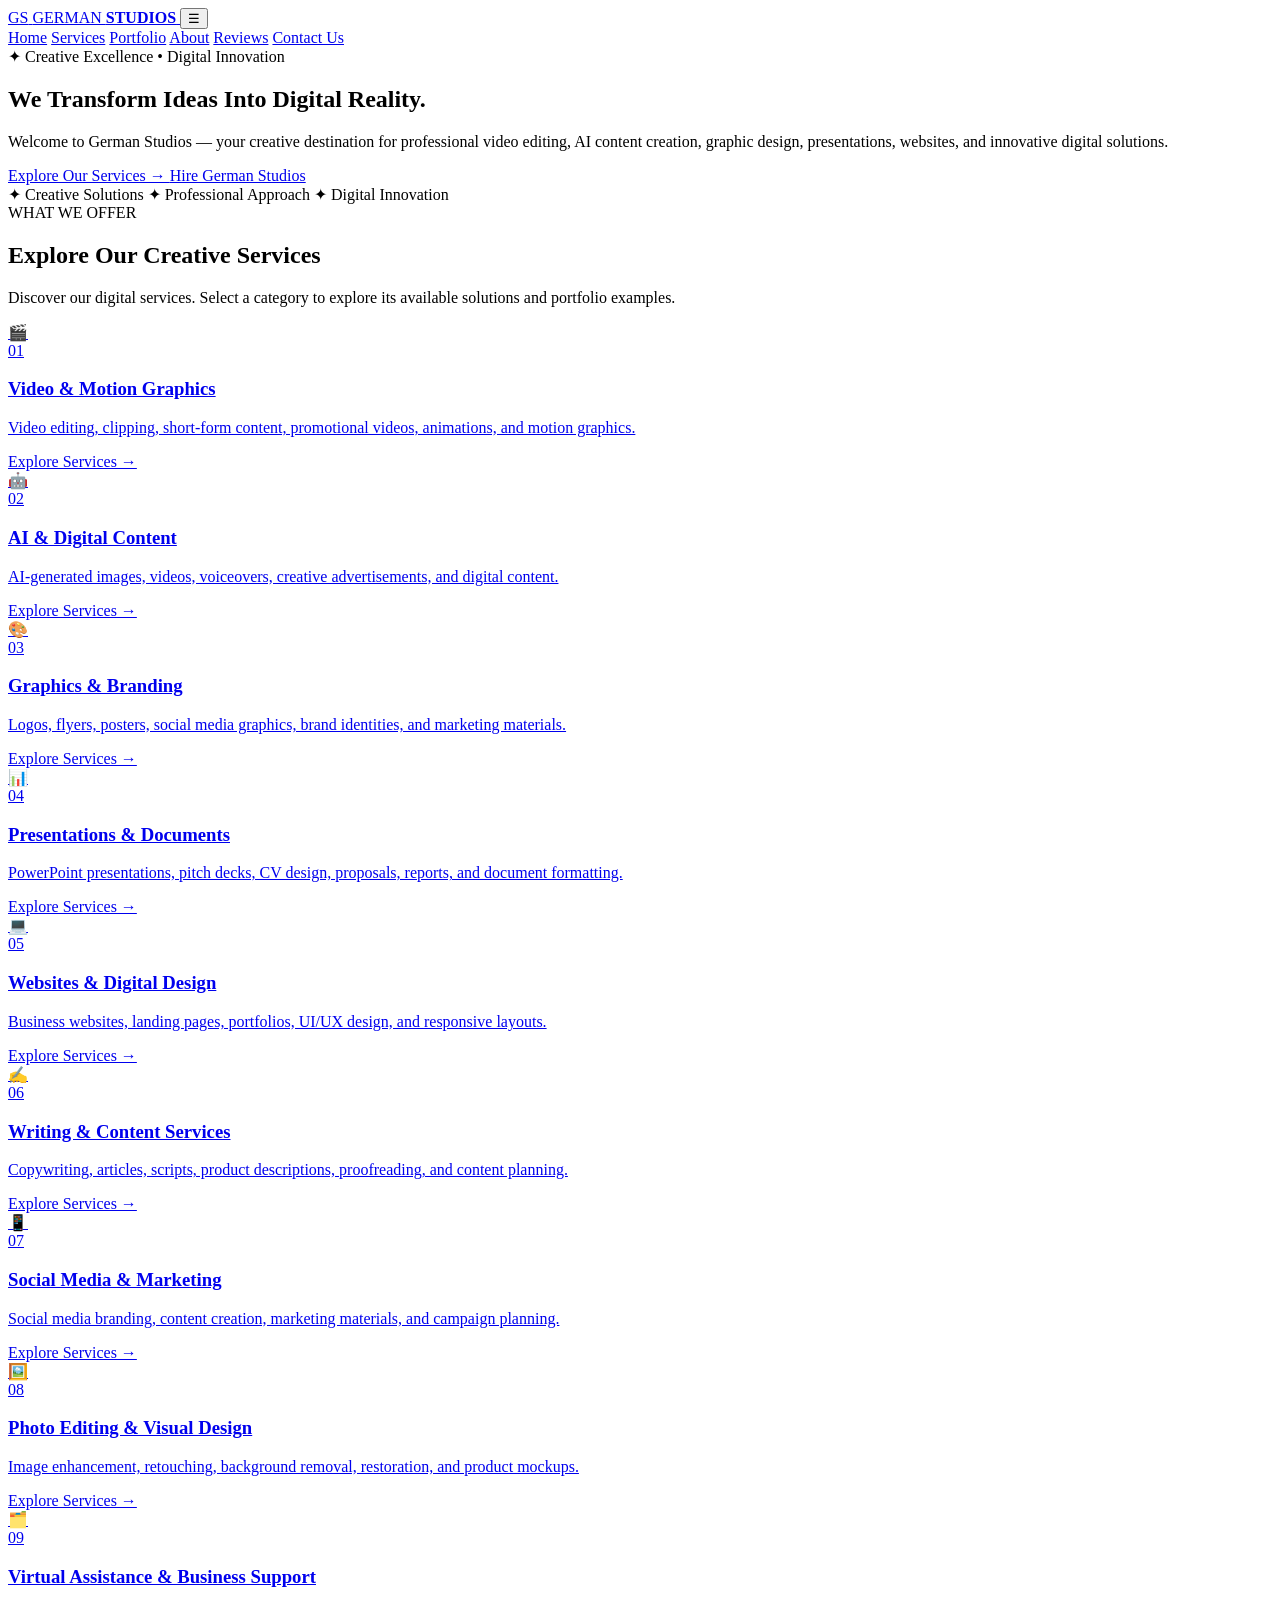
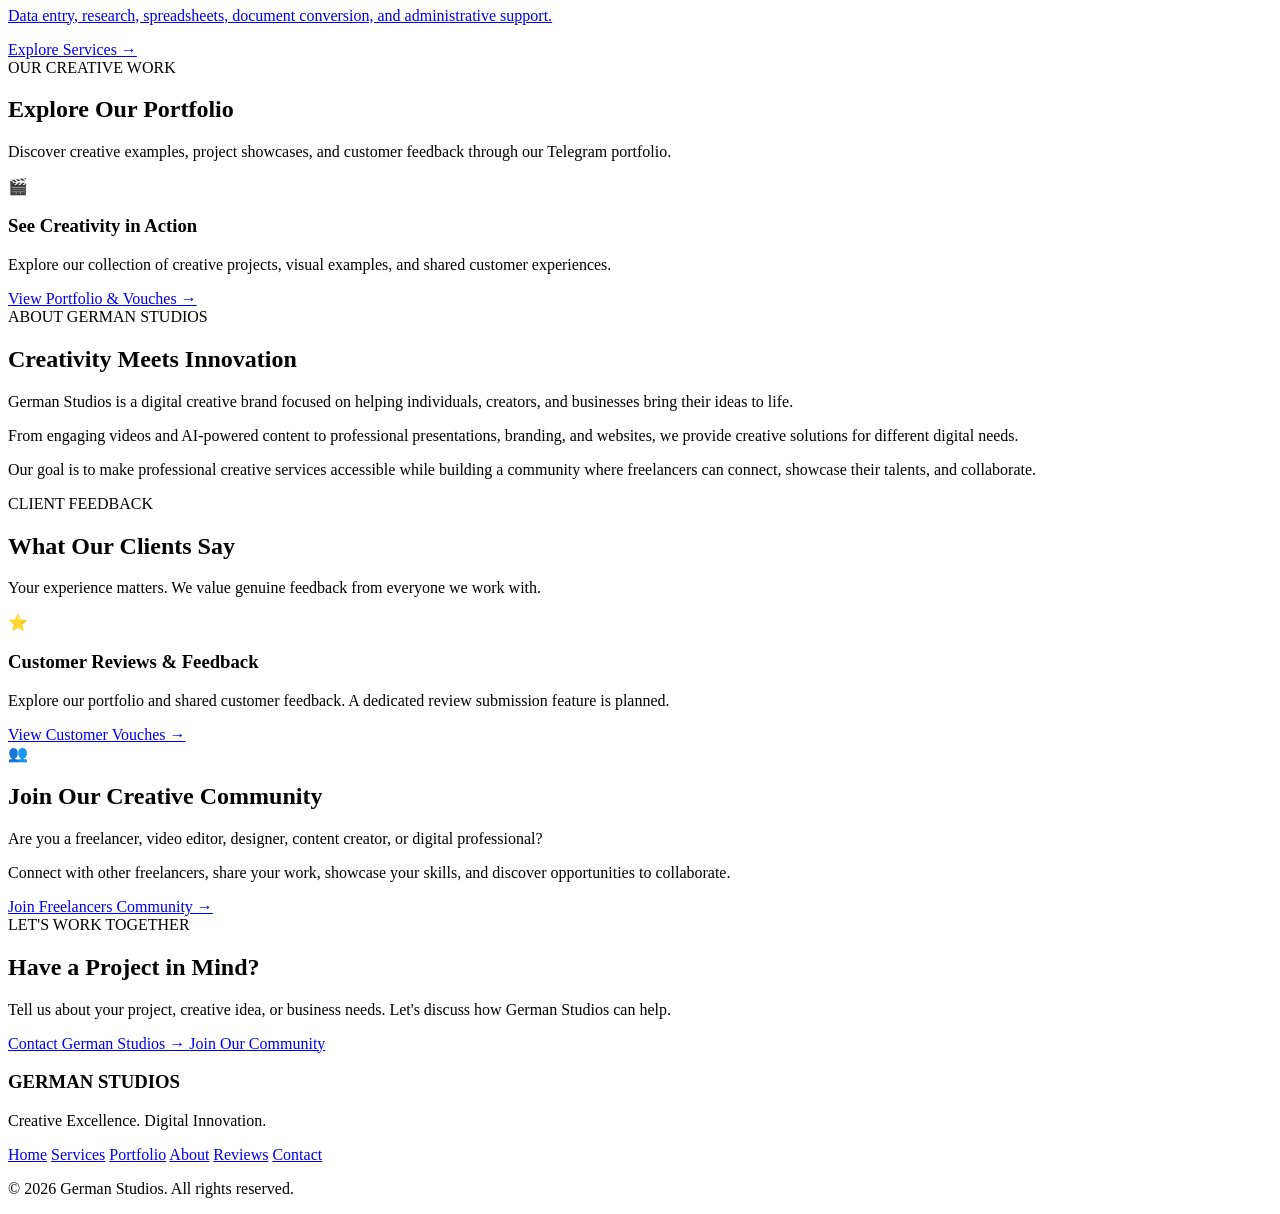
==== index.html @ 0568be97 "Create German Studios Homepage" ====
<!DOCTYPE html>
<html lang="en">
<head>
  <meta charset="UTF-8">
  <meta name="viewport" content="width=device-width, initial-scale=1.0">
  <meta name="description" content="German Studios offers professional video editing, AI content creation, graphic design, presentations, websites, and digital creative services.">
  <meta name="theme-color" content="#080d19">

  <title>German Studios | Creative Digital Agency</title>

  <link rel="stylesheet" href="css/style.css">
  <link rel="stylesheet" href="css/responsive.css">
  <link rel="stylesheet" href="css/animations.css">
</head>

<body>

  <!-- HEADER -->
  <header class="site-header">
    <nav class="navbar container" aria-label="Main navigation">
      <a href="index.html" class="logo">
        <span class="logo-icon">GS</span>
        <span>GERMAN <strong>STUDIOS</strong></span>
      </a>

      <button
        class="menu-toggle"
        id="menuToggle"
        type="button"
        aria-label="Toggle navigation"
        aria-expanded="false"
        aria-controls="navLinks"
      >
        ☰
      </button>

      <div class="nav-links" id="navLinks">
        <a href="#home">Home</a>
        <a href="#services">Services</a>
        <a href="#portfolio">Portfolio</a>
        <a href="#about">About</a>
        <a href="#reviews">Reviews</a>
        <a href="#contact" class="nav-contact">Contact Us</a>
      </div>
    </nav>
  </header>

  <main>

    <!-- HERO SECTION -->
    <section class="hero" id="home">
      <div class="container hero-content">

        <div class="hero-badge">
          ✦ Creative Excellence • Digital Innovation
        </div>

        <h1>
          We Transform
          <span class="gradient-text">Ideas Into Digital Reality.</span>
        </h1>

        <p class="hero-description">
          Welcome to German Studios — your creative destination
          for professional video editing, AI content creation,
          graphic design, presentations, websites, and
          innovative digital solutions.
        </p>

        <div class="hero-buttons">
          <a href="#services" class="btn btn-primary">
            Explore Our Services →
          </a>

          <a
            href="https://t.me/GSpro1"
            target="_blank"
            rel="noopener noreferrer"
            class="btn btn-outline"
          >
            Hire German Studios
          </a>
        </div>

        <div class="hero-highlights">
          <span>✦ Creative Solutions</span>
          <span>✦ Professional Approach</span>
          <span>✦ Digital Innovation</span>
        </div>

      </div>
    </section>

    <!-- SERVICES SECTION -->
    <section class="section services-section" id="services">
      <div class="container">

        <div class="section-heading">
          <span class="section-label">WHAT WE OFFER</span>

          <h2>Explore Our <span class="gradient-text">Creative Services</span></h2>

          <p>
            Discover our digital services. Select a category
            to explore its available solutions and portfolio examples.
          </p>
        </div>

        <div class="services-grid">

          <a href="pages/video-motion.html" class="service-card">
            <div class="service-icon">🎬</div>
            <span class="service-number">01</span>
            <h3>Video & Motion Graphics</h3>
            <p>
              Video editing, clipping, short-form content,
              promotional videos, animations, and motion graphics.
            </p>
            <span class="card-link">Explore Services →</span>
          </a>

          <a href="pages/ai-content.html" class="service-card">
            <div class="service-icon">🤖</div>
            <span class="service-number">02</span>
            <h3>AI & Digital Content</h3>
            <p>
              AI-generated images, videos, voiceovers,
              creative advertisements, and digital content.
            </p>
            <span class="card-link">Explore Services →</span>
          </a>

          <a href="pages/graphics-branding.html" class="service-card">
            <div class="service-icon">🎨</div>
            <span class="service-number">03</span>
            <h3>Graphics & Branding</h3>
            <p>
              Logos, flyers, posters, social media graphics,
              brand identities, and marketing materials.
            </p>
            <span class="card-link">Explore Services →</span>
          </a>

          <a href="pages/presentations.html" class="service-card">
            <div class="service-icon">📊</div>
            <span class="service-number">04</span>
            <h3>Presentations & Documents</h3>
            <p>
              PowerPoint presentations, pitch decks,
              CV design, proposals, reports, and document formatting.
            </p>
            <span class="card-link">Explore Services →</span>
          </a>

          <a href="pages/websites.html" class="service-card">
            <div class="service-icon">💻</div>
            <span class="service-number">05</span>
            <h3>Websites & Digital Design</h3>
            <p>
              Business websites, landing pages,
              portfolios, UI/UX design, and responsive layouts.
            </p>
            <span class="card-link">Explore Services →</span>
          </a>

          <a href="pages/writing-content.html" class="service-card">
            <div class="service-icon">✍️</div>
            <span class="service-number">06</span>
            <h3>Writing & Content Services</h3>
            <p>
              Copywriting, articles, scripts,
              product descriptions, proofreading, and content planning.
            </p>
            <span class="card-link">Explore Services →</span>
          </a>

          <a href="pages/social-marketing.html" class="service-card">
            <div class="service-icon">📱</div>
            <span class="service-number">07</span>
            <h3>Social Media & Marketing</h3>
            <p>
              Social media branding, content creation,
              marketing materials, and campaign planning.
            </p>
            <span class="card-link">Explore Services →</span>
          </a>

          <a href="pages/photo-editing.html" class="service-card">
            <div class="service-icon">🖼️</div>
            <span class="service-number">08</span>
            <h3>Photo Editing & Visual Design</h3>
            <p>
              Image enhancement, retouching,
              background removal, restoration, and product mockups.
            </p>
            <span class="card-link">Explore Services →</span>
          </a>

          <a href="pages/virtual-assistance.html" class="service-card">
            <div class="service-icon">🗂️</div>
            <span class="service-number">09</span>
            <h3>Virtual Assistance & Business Support</h3>
            <p>
              Data entry, research, spreadsheets,
              document conversion, and administrative support.
            </p>
            <span class="card-link">Explore Services →</span>
          </a>

        </div>
      </div>
    </section>

    <!-- PORTFOLIO SECTION -->
    <section class="section portfolio-section" id="portfolio">
      <div class="container">

        <div class="section-heading">
          <span class="section-label">OUR CREATIVE WORK</span>

          <h2>Explore Our <span class="gradient-text">Portfolio</span></h2>

          <p>
            Discover creative examples, project showcases,
            and customer feedback through our Telegram portfolio.
          </p>
        </div>

        <div class="feature-panel">
          <div class="feature-icon">🎬</div>

          <h3>See Creativity in Action</h3>

          <p>
            Explore our collection of creative projects,
            visual examples, and shared customer experiences.
          </p>

          <a
            href="https://t.me/+MtRQqehqMm0xNGQ0"
            target="_blank"
            rel="noopener noreferrer"
            class="btn btn-primary"
          >
            View Portfolio & Vouches →
          </a>
        </div>

      </div>
    </section>

    <!-- ABOUT SECTION -->
    <section class="section about-section" id="about">
      <div class="container">

        <div class="section-heading">
          <span class="section-label">ABOUT GERMAN STUDIOS</span>

          <h2>Creativity Meets <span class="gradient-text">Innovation</span></h2>
        </div>

        <div class="about-content">
          <p>
            German Studios is a digital creative brand focused on
            helping individuals, creators, and businesses bring
            their ideas to life.
          </p>

          <p>
            From engaging videos and AI-powered content to
            professional presentations, branding, and websites,
            we provide creative solutions for different digital needs.
          </p>

          <p>
            Our goal is to make professional creative services
            accessible while building a community where
            freelancers can connect, showcase their talents,
            and collaborate.
          </p>
        </div>

      </div>
    </section>

    <!-- REVIEWS SECTION -->
    <section class="section reviews-section" id="reviews">
      <div class="container">

        <div class="section-heading">
          <span class="section-label">CLIENT FEEDBACK</span>

          <h2>What Our <span class="gradient-text">Clients Say</span></h2>

          <p>
            Your experience matters. We value genuine
            feedback from everyone we work with.
          </p>
        </div>

        <div class="feature-panel">
          <div class="feature-icon">⭐</div>

          <h3>Customer Reviews & Feedback</h3>

          <p>
            Explore our portfolio and shared customer feedback.
            A dedicated review submission feature is planned.
          </p>

          <a
            href="https://t.me/+MtRQqehqMm0xNGQ0"
            target="_blank"
            rel="noopener noreferrer"
            class="btn btn-outline"
          >
            View Customer Vouches →
          </a>
        </div>

      </div>
    </section>

    <!-- COMMUNITY SECTION -->
    <section class="section community-section" id="community">
      <div class="container">

        <div class="feature-panel community-panel">
          <div class="feature-icon">👥</div>

          <h2>Join Our Creative Community</h2>

          <p>
            Are you a freelancer, video editor, designer,
            content creator, or digital professional?
          </p>

          <p>
            Connect with other freelancers, share your work,
            showcase your skills, and discover opportunities
            to collaborate.
          </p>

          <a
            href="https://t.me/GermanStudios77"
            target="_blank"
            rel="noopener noreferrer"
            class="btn btn-primary"
          >
            Join Freelancers Community →
          </a>
        </div>

      </div>
    </section>

    <!-- CONTACT SECTION -->
    <section class="section contact-section" id="contact">
      <div class="container">

        <div class="section-heading">
          <span class="section-label">LET'S WORK TOGETHER</span>

          <h2>Have a <span class="gradient-text">Project in Mind?</span></h2>

          <p>
            Tell us about your project, creative idea,
            or business needs. Let's discuss how German Studios
            can help.
          </p>
        </div>

        <div class="contact-buttons">
          <a
            href="https://t.me/GSpro1"
            target="_blank"
            rel="noopener noreferrer"
            class="btn btn-primary"
          >
            Contact German Studios →
          </a>

          <a
            href="https://t.me/GermanStudios77"
            target="_blank"
            rel="noopener noreferrer"
            class="btn btn-outline"
          >
            Join Our Community
          </a>
        </div>

      </div>
    </section>

  </main>

  <!-- FOOTER -->
  <footer class="site-footer">
    <div class="container footer-content">

      <div class="footer-brand">
        <h3>GERMAN <span class="gradient-text">STUDIOS</span></h3>
        <p>Creative Excellence. Digital Innovation.</p>
      </div>

      <div class="footer-links">
        <a href="#home">Home</a>
        <a href="#services">Services</a>
        <a href="#portfolio">Portfolio</a>
        <a href="#about">About</a>
        <a href="#reviews">Reviews</a>
        <a href="#contact">Contact</a>
      </div>

      <div class="footer-bottom">
        <p>&copy; <span id="currentYear">2026</span> German Studios. All rights reserved.</p>
      </div>

    </div>
  </footer>

  <script src="js/main.js"></script>

</body>
</html>
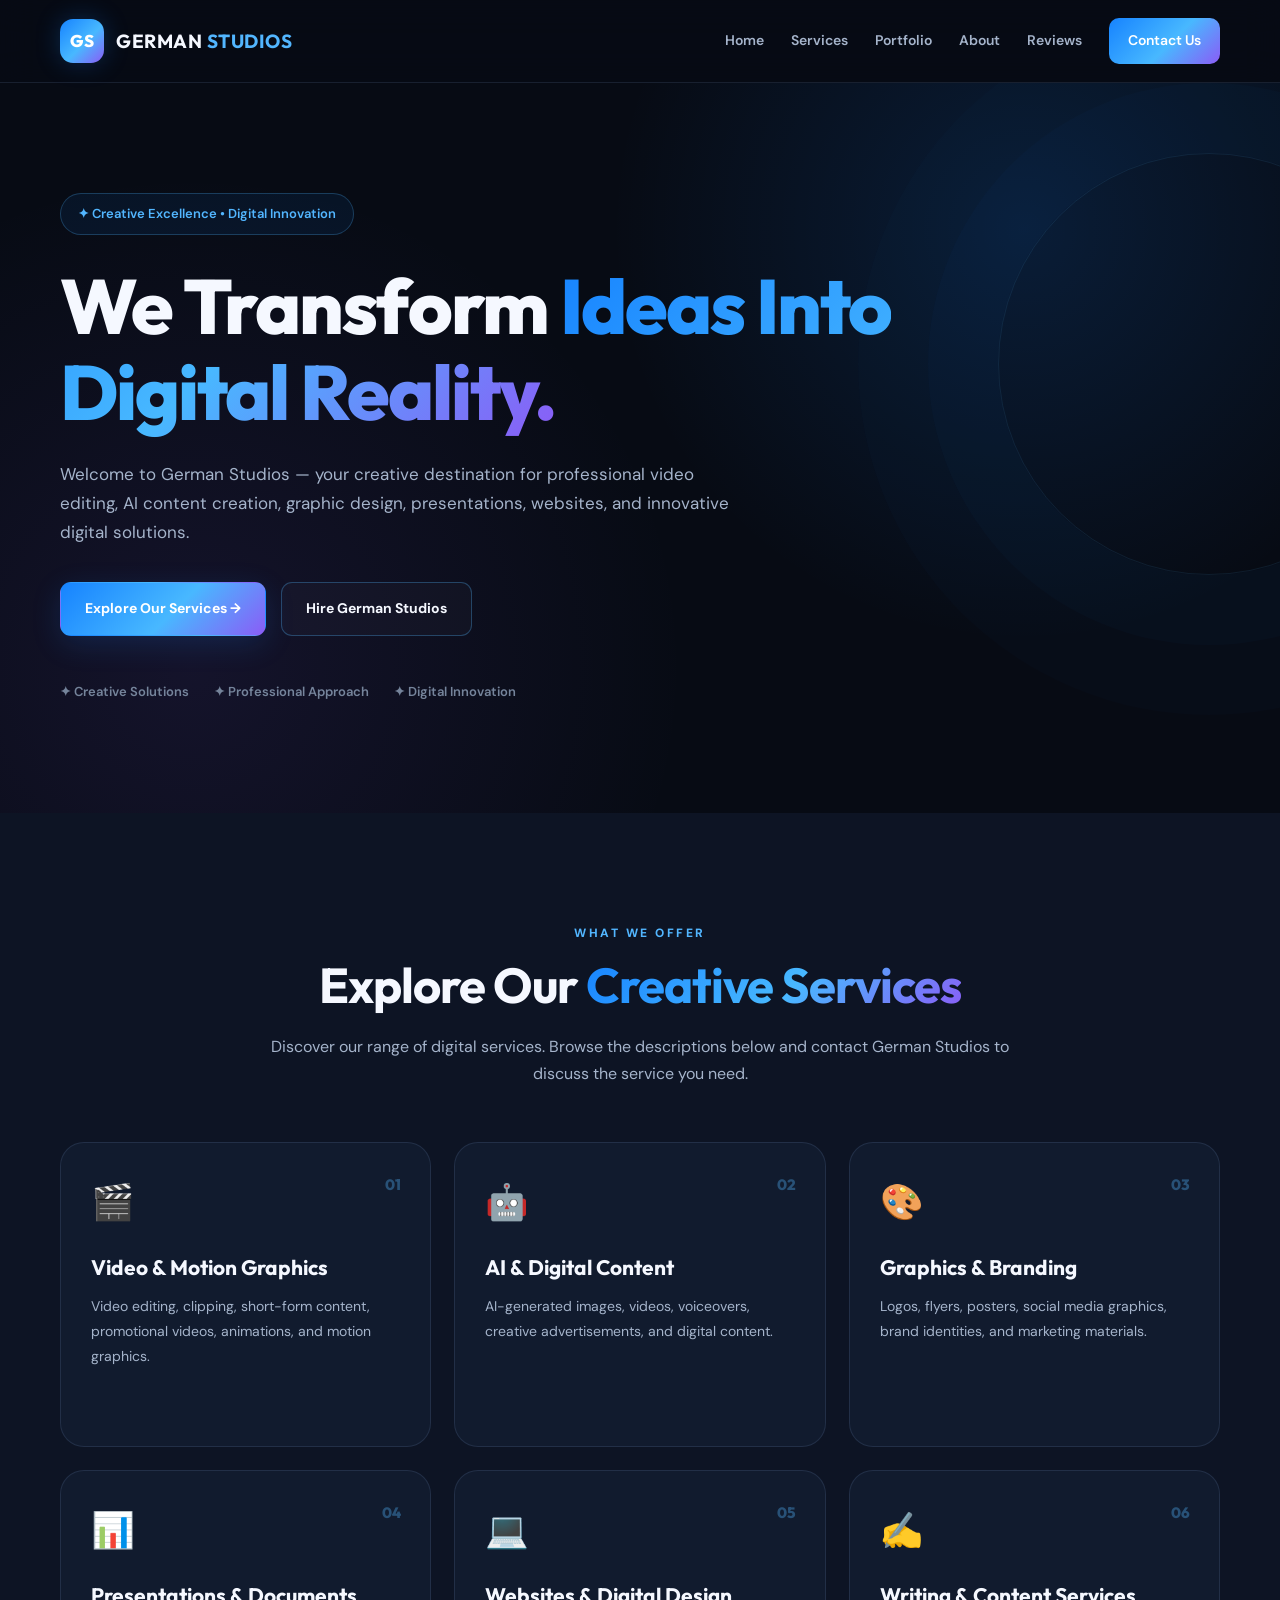
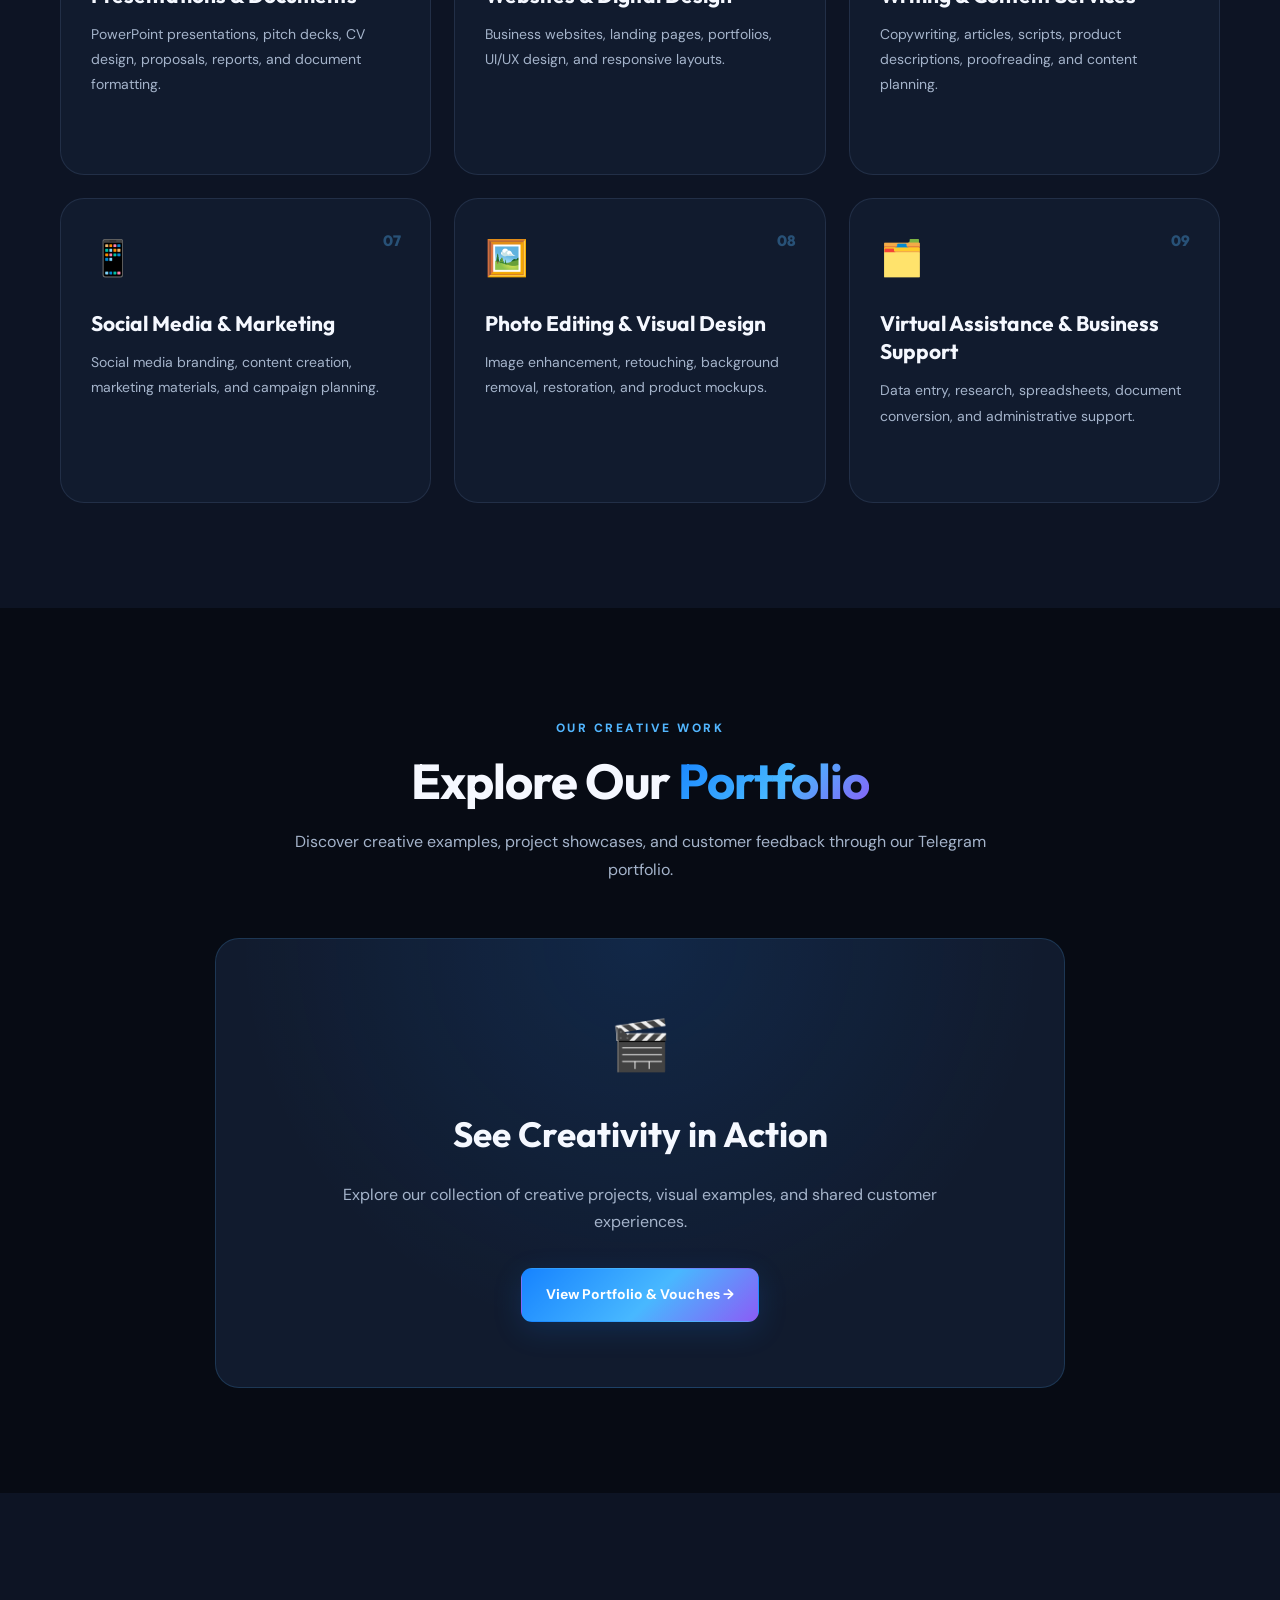
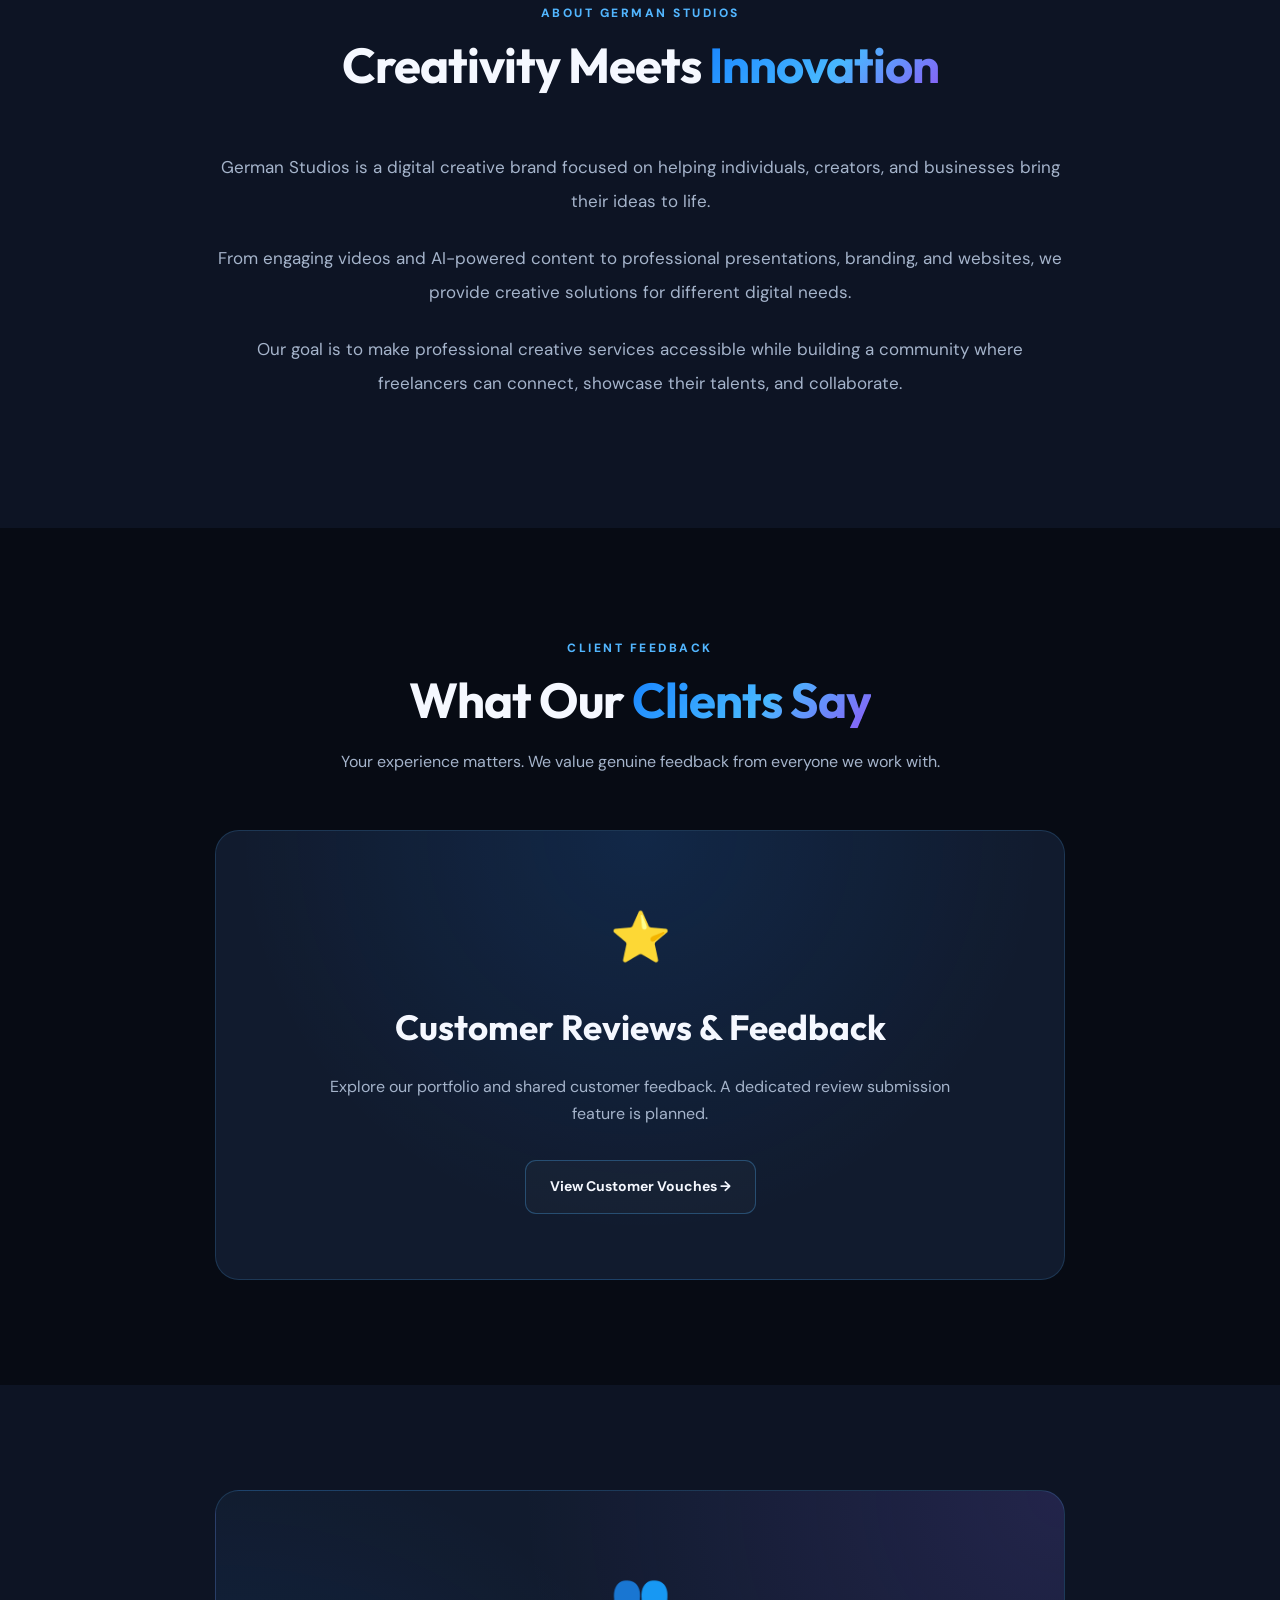
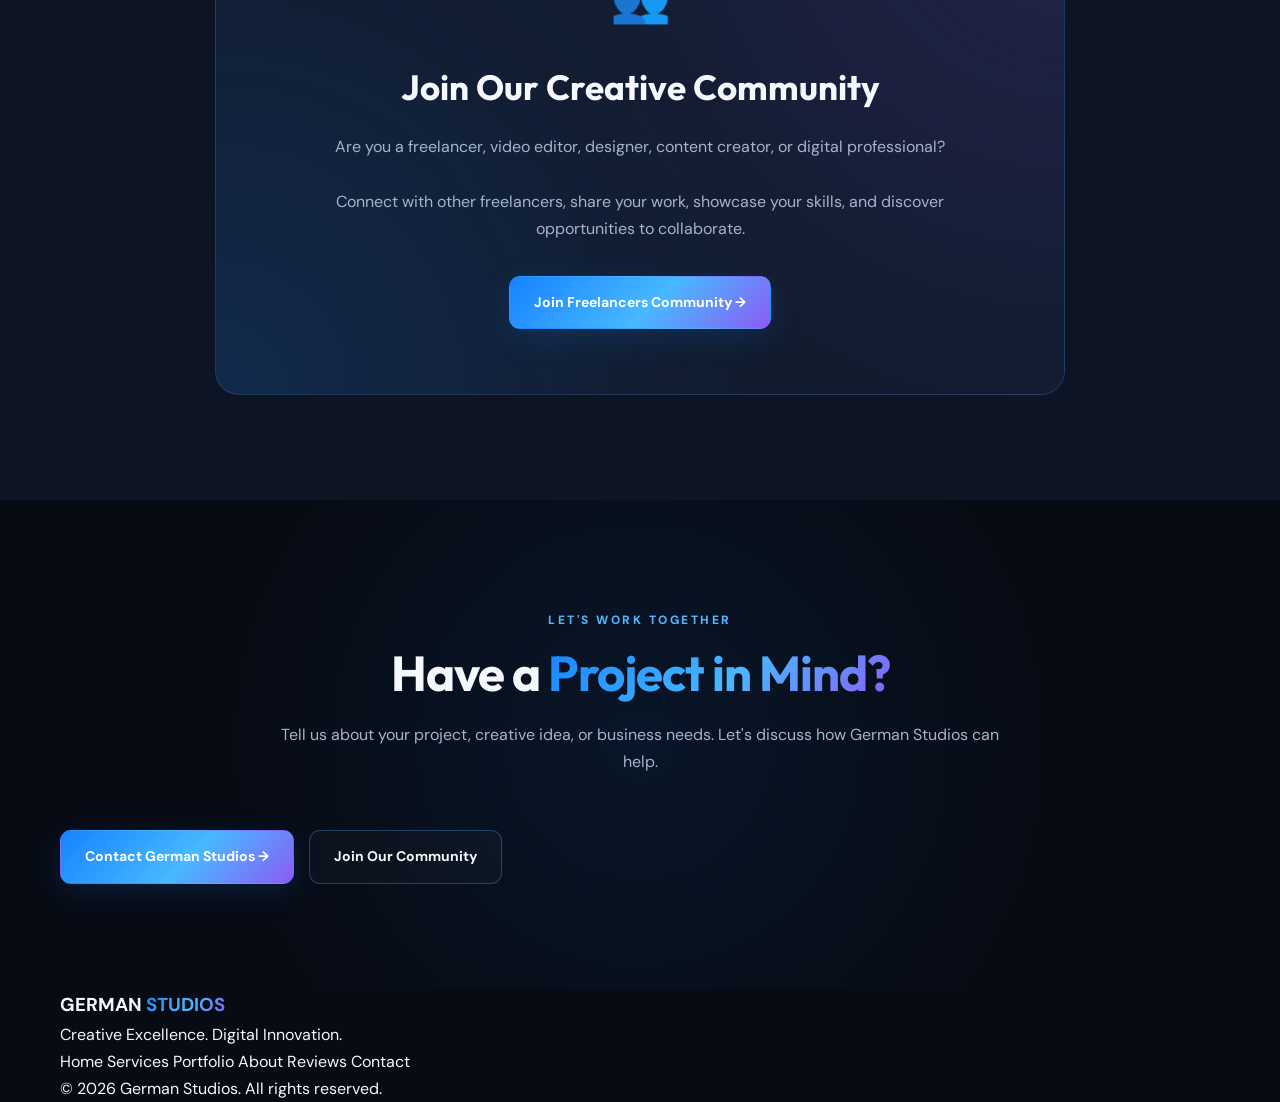
==== commit b414721d: "Make homepage service cards non-clickable" ====
--- a/index.html
+++ b/index.html
@@ -3,6 +3,7 @@
 <head>
   <meta charset="UTF-8">
   <meta name="viewport" content="width=device-width, initial-scale=1.0">
+
   <meta name="description" content="German Studios offers professional video editing, AI content creation, graphic design, presentations, websites, and digital creative services.">
   <meta name="theme-color" content="#080d19">
 
@@ -18,6 +19,7 @@
   <!-- HEADER -->
   <header class="site-header">
     <nav class="navbar container" aria-label="Main navigation">
+
       <a href="index.html" class="logo">
         <span class="logo-icon">GS</span>
         <span>GERMAN <strong>STUDIOS</strong></span>
@@ -42,6 +44,7 @@
         <a href="#reviews">Reviews</a>
         <a href="#contact" class="nav-contact">Contact Us</a>
       </div>
+
     </nav>
   </header>
 
@@ -68,6 +71,7 @@
         </p>
 
         <div class="hero-buttons">
+
           <a href="#services" class="btn btn-primary">
             Explore Our Services →
           </a>
@@ -80,6 +84,7 @@
           >
             Hire German Studios
           </a>
+
         </div>
 
         <div class="hero-highlights">
@@ -98,114 +103,136 @@
         <div class="section-heading">
           <span class="section-label">WHAT WE OFFER</span>
 
-          <h2>Explore Our <span class="gradient-text">Creative Services</span></h2>
-
-          <p>
-            Discover our digital services. Select a category
-            to explore its available solutions and portfolio examples.
+          <h2>
+            Explore Our
+            <span class="gradient-text">Creative Services</span>
+          </h2>
+
+          <p>
+            Discover our range of digital services.
+            Browse the descriptions below and contact
+            German Studios to discuss the service you need.
           </p>
         </div>
 
         <div class="services-grid">
 
-          <a href="pages/video-motion.html" class="service-card">
+          <!-- SERVICE 01 -->
+          <div class="service-card">
             <div class="service-icon">🎬</div>
             <span class="service-number">01</span>
+
             <h3>Video & Motion Graphics</h3>
+
             <p>
               Video editing, clipping, short-form content,
               promotional videos, animations, and motion graphics.
             </p>
-            <span class="card-link">Explore Services →</span>
-          </a>
-
-          <a href="pages/ai-content.html" class="service-card">
+          </div>
+
+          <!-- SERVICE 02 -->
+          <div class="service-card">
             <div class="service-icon">🤖</div>
             <span class="service-number">02</span>
+
             <h3>AI & Digital Content</h3>
+
             <p>
               AI-generated images, videos, voiceovers,
               creative advertisements, and digital content.
             </p>
-            <span class="card-link">Explore Services →</span>
-          </a>
-
-          <a href="pages/graphics-branding.html" class="service-card">
+          </div>
+
+          <!-- SERVICE 03 -->
+          <div class="service-card">
             <div class="service-icon">🎨</div>
             <span class="service-number">03</span>
+
             <h3>Graphics & Branding</h3>
+
             <p>
               Logos, flyers, posters, social media graphics,
               brand identities, and marketing materials.
             </p>
-            <span class="card-link">Explore Services →</span>
-          </a>
-
-          <a href="pages/presentations.html" class="service-card">
+          </div>
+
+          <!-- SERVICE 04 -->
+          <div class="service-card">
             <div class="service-icon">📊</div>
             <span class="service-number">04</span>
+
             <h3>Presentations & Documents</h3>
+
             <p>
               PowerPoint presentations, pitch decks,
               CV design, proposals, reports, and document formatting.
             </p>
-            <span class="card-link">Explore Services →</span>
-          </a>
-
-          <a href="pages/websites.html" class="service-card">
+          </div>
+
+          <!-- SERVICE 05 -->
+          <div class="service-card">
             <div class="service-icon">💻</div>
             <span class="service-number">05</span>
+
             <h3>Websites & Digital Design</h3>
+
             <p>
               Business websites, landing pages,
               portfolios, UI/UX design, and responsive layouts.
             </p>
-            <span class="card-link">Explore Services →</span>
-          </a>
-
-          <a href="pages/writing-content.html" class="service-card">
+          </div>
+
+          <!-- SERVICE 06 -->
+          <div class="service-card">
             <div class="service-icon">✍️</div>
             <span class="service-number">06</span>
+
             <h3>Writing & Content Services</h3>
+
             <p>
               Copywriting, articles, scripts,
               product descriptions, proofreading, and content planning.
             </p>
-            <span class="card-link">Explore Services →</span>
-          </a>
-
-          <a href="pages/social-marketing.html" class="service-card">
+          </div>
+
+          <!-- SERVICE 07 -->
+          <div class="service-card">
             <div class="service-icon">📱</div>
             <span class="service-number">07</span>
+
             <h3>Social Media & Marketing</h3>
+
             <p>
               Social media branding, content creation,
               marketing materials, and campaign planning.
             </p>
-            <span class="card-link">Explore Services →</span>
-          </a>
-
-          <a href="pages/photo-editing.html" class="service-card">
+          </div>
+
+          <!-- SERVICE 08 -->
+          <div class="service-card">
             <div class="service-icon">🖼️</div>
             <span class="service-number">08</span>
+
             <h3>Photo Editing & Visual Design</h3>
+
             <p>
               Image enhancement, retouching,
               background removal, restoration, and product mockups.
             </p>
-            <span class="card-link">Explore Services →</span>
-          </a>
-
-          <a href="pages/virtual-assistance.html" class="service-card">
+          </div>
+
+          <!-- SERVICE 09 -->
+          <div class="service-card">
             <div class="service-icon">🗂️</div>
             <span class="service-number">09</span>
+
             <h3>Virtual Assistance & Business Support</h3>
+
             <p>
               Data entry, research, spreadsheets,
               document conversion, and administrative support.
             </p>
-            <span class="card-link">Explore Services →</span>
-          </a>
+          </div>
 
         </div>
       </div>
@@ -218,7 +245,10 @@
         <div class="section-heading">
           <span class="section-label">OUR CREATIVE WORK</span>
 
-          <h2>Explore Our <span class="gradient-text">Portfolio</span></h2>
+          <h2>
+            Explore Our
+            <span class="gradient-text">Portfolio</span>
+          </h2>
 
           <p>
             Discover creative examples, project showcases,
@@ -227,6 +257,7 @@
         </div>
 
         <div class="feature-panel">
+
           <div class="feature-icon">🎬</div>
 
           <h3>See Creativity in Action</h3>
@@ -244,6 +275,7 @@
           >
             View Portfolio & Vouches →
           </a>
+
         </div>
 
       </div>
@@ -256,10 +288,14 @@
         <div class="section-heading">
           <span class="section-label">ABOUT GERMAN STUDIOS</span>
 
-          <h2>Creativity Meets <span class="gradient-text">Innovation</span></h2>
+          <h2>
+            Creativity Meets
+            <span class="gradient-text">Innovation</span>
+          </h2>
         </div>
 
         <div class="about-content">
+
           <p>
             German Studios is a digital creative brand focused on
             helping individuals, creators, and businesses bring
@@ -278,6 +314,7 @@
             freelancers can connect, showcase their talents,
             and collaborate.
           </p>
+
         </div>
 
       </div>
@@ -290,7 +327,10 @@
         <div class="section-heading">
           <span class="section-label">CLIENT FEEDBACK</span>
 
-          <h2>What Our <span class="gradient-text">Clients Say</span></h2>
+          <h2>
+            What Our
+            <span class="gradient-text">Clients Say</span>
+          </h2>
 
           <p>
             Your experience matters. We value genuine
@@ -299,6 +339,7 @@
         </div>
 
         <div class="feature-panel">
+
           <div class="feature-icon">⭐</div>
 
           <h3>Customer Reviews & Feedback</h3>
@@ -316,6 +357,7 @@
           >
             View Customer Vouches →
           </a>
+
         </div>
 
       </div>
@@ -326,6 +368,7 @@
       <div class="container">
 
         <div class="feature-panel community-panel">
+
           <div class="feature-icon">👥</div>
 
           <h2>Join Our Creative Community</h2>
@@ -349,6 +392,7 @@
           >
             Join Freelancers Community →
           </a>
+
         </div>
 
       </div>
@@ -361,7 +405,10 @@
         <div class="section-heading">
           <span class="section-label">LET'S WORK TOGETHER</span>
 
-          <h2>Have a <span class="gradient-text">Project in Mind?</span></h2>
+          <h2>
+            Have a
+            <span class="gradient-text">Project in Mind?</span>
+          </h2>
 
           <p>
             Tell us about your project, creative idea,
@@ -371,6 +418,7 @@
         </div>
 
         <div class="contact-buttons">
+
           <a
             href="https://t.me/GSpro1"
             target="_blank"
@@ -388,6 +436,7 @@
           >
             Join Our Community
           </a>
+
         </div>
 
       </div>
@@ -400,7 +449,11 @@
     <div class="container footer-content">
 
       <div class="footer-brand">
-        <h3>GERMAN <span class="gradient-text">STUDIOS</span></h3>
+        <h3>
+          GERMAN
+          <span class="gradient-text">STUDIOS</span>
+        </h3>
+
         <p>Creative Excellence. Digital Innovation.</p>
       </div>
 
@@ -414,7 +467,10 @@
       </div>
 
       <div class="footer-bottom">
-        <p>&copy; <span id="currentYear">2026</span> German Studios. All rights reserved.</p>
+        <p>
+          &copy; <span id="currentYear">2026</span>
+          German Studios. All rights reserved.
+        </p>
       </div>
 
     </div>
--- a/css/style.css
+++ b/css/style.css
@@ -0,0 +1,523 @@
+/* ==========================================
+   GERMAN STUDIOS — MAIN STYLESHEET
+   ========================================== */
+
+/* GOOGLE FONTS */
+@import url('https://fonts.googleapis.com/css2?family=DM+Sans:wght@400;500;600;700&family=Outfit:wght@400;500;600;700;800&display=swap');
+
+/* GLOBAL VARIABLES */
+:root {
+  --bg-primary: #070b14;
+  --bg-secondary: #0d1424;
+  --bg-card: #111b2e;
+  --bg-card-hover: #17243b;
+
+  --blue-primary: #1683ff;
+  --blue-light: #52b6ff;
+  --blue-glow: rgba(22, 131, 255, 0.25);
+
+  --text-primary: #f5f8ff;
+  --text-secondary: #a5b4cb;
+  --text-muted: #75849b;
+
+  --border-color: rgba(135, 167, 215, 0.14);
+
+  --gradient-primary: linear-gradient(
+    135deg,
+    #1683ff 0%,
+    #48b8ff 55%,
+    #8b5cf6 100%
+  );
+
+  --font-heading: 'Outfit', sans-serif;
+  --font-body: 'DM Sans', sans-serif;
+
+  --radius-sm: 10px;
+  --radius-md: 16px;
+  --radius-lg: 24px;
+
+  --transition: all 0.3s ease;
+}
+
+/* RESET */
+* {
+  margin: 0;
+  padding: 0;
+  box-sizing: border-box;
+}
+
+html {
+  scroll-behavior: smooth;
+  scroll-padding-top: 90px;
+}
+
+body {
+  font-family: var(--font-body);
+  background: var(--bg-primary);
+  color: var(--text-primary);
+  line-height: 1.7;
+  overflow-x: hidden;
+}
+
+a {
+  color: inherit;
+  text-decoration: none;
+}
+
+button {
+  font-family: inherit;
+  cursor: pointer;
+}
+
+img {
+  max-width: 100%;
+  display: block;
+}
+
+::selection {
+  background: var(--blue-primary);
+  color: white;
+}
+
+/* CONTAINER */
+.container {
+  width: min(1160px, 92%);
+  margin: 0 auto;
+}
+
+/* HEADER */
+.site-header {
+  position: sticky;
+  top: 0;
+  z-index: 1000;
+  background: rgba(7, 11, 20, 0.9);
+  backdrop-filter: blur(18px);
+  border-bottom: 1px solid var(--border-color);
+}
+
+.navbar {
+  min-height: 82px;
+  display: flex;
+  justify-content: space-between;
+  align-items: center;
+  gap: 25px;
+}
+
+.logo {
+  display: flex;
+  align-items: center;
+  gap: 12px;
+  font-family: var(--font-heading);
+  font-weight: 700;
+  font-size: 19px;
+  letter-spacing: 0.5px;
+}
+
+.logo strong {
+  color: var(--blue-light);
+}
+
+.logo-icon {
+  width: 44px;
+  height: 44px;
+  display: grid;
+  place-items: center;
+  border-radius: 13px;
+  background: var(--gradient-primary);
+  color: white;
+  font-size: 17px;
+  font-weight: 800;
+  box-shadow: 0 0 25px var(--blue-glow);
+}
+
+.nav-links {
+  display: flex;
+  align-items: center;
+  gap: 27px;
+}
+
+.nav-links a {
+  color: var(--text-secondary);
+  font-size: 14px;
+  font-weight: 600;
+  transition: var(--transition);
+}
+
+.nav-links a:hover {
+  color: var(--blue-light);
+}
+
+.nav-links .nav-contact {
+  background: var(--gradient-primary);
+  color: white;
+  padding: 11px 19px;
+  border-radius: var(--radius-sm);
+}
+
+.nav-links .nav-contact:hover {
+  color: white;
+  transform: translateY(-2px);
+}
+
+.menu-toggle {
+  display: none;
+  background: transparent;
+  color: white;
+  border: 1px solid var(--border-color);
+  padding: 8px 13px;
+  border-radius: 9px;
+  font-size: 23px;
+}
+
+/* HERO SECTION */
+.hero {
+  position: relative;
+  min-height: 680px;
+  display: flex;
+  align-items: center;
+  overflow: hidden;
+  background:
+    radial-gradient(
+      circle at 80% 20%,
+      rgba(22, 131, 255, 0.15),
+      transparent 35%
+    ),
+    radial-gradient(
+      circle at 15% 80%,
+      rgba(139, 92, 246, 0.1),
+      transparent 40%
+    );
+}
+
+.hero::before {
+  content: "";
+  position: absolute;
+  width: 420px;
+  height: 420px;
+  right: -140px;
+  top: 70px;
+  border: 1px solid rgba(82, 182, 255, 0.1);
+  border-radius: 50%;
+  box-shadow:
+    0 0 0 70px rgba(22, 131, 255, 0.025),
+    0 0 0 140px rgba(22, 131, 255, 0.015);
+  pointer-events: none;
+}
+
+.hero-content {
+  position: relative;
+  z-index: 1;
+  padding: 110px 0;
+}
+
+.hero-badge {
+  display: inline-block;
+  padding: 9px 17px;
+  border: 1px solid rgba(82, 182, 255, 0.25);
+  border-radius: 50px;
+  background: rgba(22, 131, 255, 0.08);
+  color: var(--blue-light);
+  font-size: 13px;
+  font-weight: 600;
+  margin-bottom: 28px;
+}
+
+.hero h1 {
+  max-width: 850px;
+  font-family: var(--font-heading);
+  font-size: clamp(43px, 6vw, 82px);
+  line-height: 1.12;
+  font-weight: 800;
+  letter-spacing: -2px;
+  margin-bottom: 25px;
+}
+
+.gradient-text {
+  background: var(--gradient-primary);
+  -webkit-background-clip: text;
+  background-clip: text;
+  color: transparent;
+}
+
+.hero-description {
+  max-width: 680px;
+  color: var(--text-secondary);
+  font-size: 17px;
+  margin-bottom: 35px;
+}
+
+.hero-buttons,
+.contact-buttons {
+  display: flex;
+  flex-wrap: wrap;
+  gap: 15px;
+}
+
+.btn {
+  display: inline-flex;
+  align-items: center;
+  justify-content: center;
+  gap: 9px;
+  padding: 14px 24px;
+  border-radius: 11px;
+  font-size: 14px;
+  font-weight: 700;
+  transition: var(--transition);
+  border: 1px solid transparent;
+  text-align: center;
+}
+
+.btn-primary {
+  background: var(--gradient-primary);
+  color: white;
+  box-shadow: 0 8px 30px rgba(22, 131, 255, 0.16);
+}
+
+.btn-primary:hover {
+  transform: translateY(-3px);
+  box-shadow: 0 12px 35px rgba(22, 131, 255, 0.3);
+}
+
+.btn-outline {
+  border-color: rgba(82, 182, 255, 0.3);
+  background: rgba(255, 255, 255, 0.025);
+  color: var(--text-primary);
+}
+
+.btn-outline:hover {
+  background: rgba(22, 131, 255, 0.12);
+  border-color: var(--blue-primary);
+  transform: translateY(-3px);
+}
+
+.hero-highlights {
+  display: flex;
+  flex-wrap: wrap;
+  gap: 25px;
+  margin-top: 45px;
+  color: var(--text-muted);
+  font-size: 13px;
+  font-weight: 600;
+}
+
+/* GENERAL SECTIONS */
+.section {
+  padding: 105px 0;
+}
+
+.section-heading {
+  max-width: 740px;
+  margin: 0 auto 55px;
+  text-align: center;
+}
+
+.section-label {
+  display: inline-block;
+  color: var(--blue-light);
+  font-size: 12px;
+  font-weight: 800;
+  letter-spacing: 2.5px;
+  text-transform: uppercase;
+  margin-bottom: 13px;
+}
+
+.section-heading h2 {
+  font-family: var(--font-heading);
+  font-size: clamp(30px, 4vw, 49px);
+  line-height: 1.2;
+  letter-spacing: -1px;
+  margin-bottom: 18px;
+}
+
+.section-heading p {
+  color: var(--text-secondary);
+  font-size: 16px;
+}
+
+/* SERVICES */
+.services-section {
+  background: var(--bg-secondary);
+}
+
+.services-grid {
+  display: grid;
+  grid-template-columns: repeat(3, minmax(0, 1fr));
+  gap: 23px;
+}
+
+.service-card {
+  position: relative;
+  display: flex;
+  flex-direction: column;
+  min-height: 305px;
+  padding: 30px;
+  border-radius: var(--radius-lg);
+  background: var(--bg-card);
+  border: 1px solid var(--border-color);
+  overflow: hidden;
+  transition: var(--transition);
+}
+
+.service-card::before {
+  content: "";
+  position: absolute;
+  inset: 0;
+  background: linear-gradient(
+    135deg,
+    rgba(22, 131, 255, 0.09),
+    transparent 55%
+  );
+  opacity: 0;
+  transition: var(--transition);
+  pointer-events: none;
+}
+
+.service-card:hover {
+  transform: translateY(-8px);
+  border-color: rgba(82, 182, 255, 0.45);
+  box-shadow: 0 18px 50px rgba(0, 0, 0, 0.22);
+}
+
+.service-card:hover::before {
+  opacity: 1;
+}
+
+.service-icon {
+  font-size: 35px;
+  margin-bottom: 20px;
+}
+
+.service-number {
+  position: absolute;
+  top: 29px;
+  right: 29px;
+  color: rgba(82, 182, 255, 0.35);
+  font-family: var(--font-heading);
+  font-size: 15px;
+  font-weight: 800;
+}
+
+.service-card h3 {
+  font-family: var(--font-heading);
+  font-size: 21px;
+  line-height: 1.35;
+  margin-bottom: 13px;
+}
+
+.service-card p {
+  color: var(--text-secondary);
+  font-size: 14px;
+  line-height: 1.8;
+  margin-bottom: 23px;
+}
+
+.card-link {
+  margin-top: auto;
+  color: var(--blue-light);
+  font-size: 14px;
+  font-weight: 700;
+}
+
+.service-card:hover .card-link {
+  color: white;
+}
+
+/* PORTFOLIO */
+.portfolio-section {
+  background: var(--bg-primary);
+}
+
+.feature-panel {
+  max-width: 850px;
+  margin: 0 auto;
+  padding: 65px 45px;
+  text-align: center;
+  border-radius: var(--radius-lg);
+  background:
+    radial-gradient(
+      circle at top,
+      rgba(22, 131, 255, 0.12),
+      transparent 65%
+    ),
+    var(--bg-card);
+  border: 1px solid rgba(82, 182, 255, 0.18);
+}
+
+.feature-icon {
+  font-size: 49px;
+  margin-bottom: 18px;
+}
+
+.feature-panel h3,
+.feature-panel h2 {
+  font-family: var(--font-heading);
+  font-size: clamp(25px, 3vw, 35px);
+  margin-bottom: 16px;
+}
+
+.feature-panel p {
+  max-width: 620px;
+  margin: 0 auto 28px;
+  color: var(--text-secondary);
+  font-size: 16px;
+}
+
+.feature-panel .btn {
+  margin-top: 5px;
+}
+
+/* ABOUT */
+.about-section {
+  background: var(--bg-secondary);
+}
+
+.about-content {
+  max-width: 850px;
+  margin: 0 auto;
+  text-align: center;
+}
+
+.about-content p {
+  color: var(--text-secondary);
+  font-size: 17px;
+  line-height: 2;
+  margin-bottom: 23px;
+}
+
+/* REVIEWS */
+.reviews-section {
+  background: var(--bg-primary);
+}
+
+/* COMMUNITY */
+.community-section {
+  background: var(--bg-secondary);
+}
+
+.community-panel {
+  background:
+    radial-gradient(
+      circle at top right,
+      rgba(139, 92, 246, 0.14),
+      transparent 55%
+    ),
+    radial-gradient(
+      circle at bottom left,
+      rgba(22, 131, 255, 0.14),
+      transparent 55%
+    ),
+    var(--bg-card);
+}
+
+/* CONTACT */
+.contact-section {
+  background:
+    radial-gradient(
+      circle at center,
+      rgba(22, 131, 255, 0.09),
+      transparent 60%
+    ),
+    var(--bg-primary);
+}
+
+.contact
--- a/css/responsive.css
+++ b/css/responsive.css
@@ -0,0 +1,342 @@
+/* ==========================================
+   GERMAN STUDIOS
+   RESPONSIVE DESIGN
+   Mobile • Tablet • Desktop
+   ========================================== */
+
+/* LARGE SCREENS */
+@media screen and (min-width: 1400px) {
+  .container {
+    width: min(1250px, 90%);
+  }
+
+  .hero {
+    min-height: 750px;
+  }
+
+  .services-grid {
+    gap: 28px;
+  }
+}
+
+/* TABLETS AND SMALL LAPTOPS */
+@media screen and (max-width: 1024px) {
+  .navbar {
+    min-height: 75px;
+  }
+
+  .nav-links {
+    gap: 15px;
+  }
+
+  .nav-links a {
+    font-size: 13px;
+  }
+
+  .hero {
+    min-height: 600px;
+  }
+
+  .hero-content {
+    padding: 90px 0;
+  }
+
+  .services-grid {
+    grid-template-columns: repeat(2, minmax(0, 1fr));
+  }
+
+  .section {
+    padding: 85px 0;
+  }
+}
+
+/* MOBILE NAVIGATION */
+@media screen and (max-width: 768px) {
+  .container {
+    width: 90%;
+  }
+
+  .navbar {
+    min-height: 70px;
+  }
+
+  .logo {
+    font-size: 16px;
+    gap: 9px;
+  }
+
+  .logo-icon {
+    width: 39px;
+    height: 39px;
+    font-size: 15px;
+  }
+
+  .menu-toggle {
+    display: block;
+    flex-shrink: 0;
+  }
+
+  .nav-links {
+    display: none;
+    position: absolute;
+    top: 100%;
+    left: 0;
+    right: 0;
+    padding: 20px 5%;
+    background: #0d1424;
+    border-bottom: 1px solid var(--border-color);
+    box-shadow: 0 15px 30px rgba(0, 0, 0, 0.3);
+    flex-direction: column;
+    align-items: stretch;
+    gap: 0;
+  }
+
+  /* JavaScript will toggle this class */
+  .nav-links.active {
+    display: flex;
+  }
+
+  .nav-links a {
+    display: block;
+    padding: 14px 12px;
+    font-size: 15px;
+    border-bottom: 1px solid var(--border-color);
+  }
+
+  .nav-links a:last-child {
+    border-bottom: none;
+  }
+
+  .nav-links .nav-contact {
+    text-align: center;
+    margin-top: 12px;
+  }
+
+  /* HERO */
+  .hero {
+    min-height: auto;
+  }
+
+  .hero-content {
+    padding: 90px 0 85px;
+  }
+
+  .hero::before {
+    width: 260px;
+    height: 260px;
+    right: -150px;
+    top: 100px;
+  }
+
+  .hero h1 {
+    font-size: clamp(37px, 8vw, 56px);
+    letter-spacing: -1.3px;
+  }
+
+  .hero-description {
+    font-size: 15px;
+    line-height: 1.9;
+  }
+
+  .hero-badge {
+    font-size: 11px;
+    padding: 8px 12px;
+  }
+
+  .hero-highlights {
+    gap: 14px;
+    font-size: 12px;
+  }
+
+  /* SECTIONS */
+  .section {
+    padding: 70px 0;
+  }
+
+  .section-heading {
+    margin-bottom: 38px;
+  }
+
+  .section-heading h2 {
+    font-size: clamp(28px, 6vw, 38px);
+  }
+
+  .section-heading p {
+    font-size: 14px;
+  }
+
+  /* SERVICE CARDS */
+  .services-grid {
+    grid-template-columns: repeat(2, minmax(0, 1fr));
+    gap: 17px;
+  }
+
+  .service-card {
+    min-height: 290px;
+    padding: 23px;
+  }
+
+  .service-card h3 {
+    font-size: 18px;
+  }
+
+  .service-card p {
+    font-size: 13px;
+  }
+
+  .service-icon {
+    font-size: 30px;
+  }
+
+  /* FEATURE PANELS */
+  .feature-panel {
+    padding: 45px 28px;
+  }
+
+  .feature-panel p {
+    font-size: 14px;
+  }
+
+  /* ABOUT */
+  .about-content p {
+    font-size: 15px;
+    line-height: 1.9;
+  }
+
+  /* FOOTER */
+  .footer-links {
+    gap: 17px;
+  }
+}
+
+/* SMALL MOBILE PHONES */
+@media screen and (max-width: 540px) {
+  .container {
+    width: 90%;
+  }
+
+  .hero-content {
+    padding: 75px 0;
+  }
+
+  .hero h1 {
+    font-size: clamp(34px, 9vw, 45px);
+    line-height: 1.15;
+  }
+
+  .hero-description {
+    font-size: 14px;
+  }
+
+  .hero-buttons {
+    flex-direction: column;
+    align-items: stretch;
+  }
+
+  .hero-buttons .btn {
+    width: 100%;
+  }
+
+  .hero-highlights {
+    flex-direction: column;
+    gap: 8px;
+    margin-top: 30px;
+  }
+
+  .services-grid {
+    grid-template-columns: 1fr;
+    gap: 18px;
+  }
+
+  .service-card {
+    min-height: 260px;
+    padding: 26px;
+  }
+
+  .service-card h3 {
+    font-size: 20px;
+  }
+
+  .service-card p {
+    font-size: 14px;
+  }
+
+  .service-icon {
+    font-size: 34px;
+  }
+
+  .section {
+    padding: 65px 0;
+  }
+
+  .section-heading h2 {
+    font-size: 29px;
+  }
+
+  .feature-panel {
+    padding: 38px 20px;
+  }
+
+  .feature-panel h2,
+  .feature-panel h3 {
+    font-size: 25px;
+  }
+
+  .feature-panel .btn {
+    width: 100%;
+  }
+
+  .contact-buttons {
+    flex-direction: column;
+    align-items: stretch;
+  }
+
+  .contact-buttons .btn {
+    width: 100%;
+  }
+
+  .footer-links {
+    gap: 12px 20px;
+  }
+
+  .footer-links a {
+    font-size: 13px;
+  }
+
+  .footer-brand h3 {
+    font-size: 22px;
+  }
+}
+
+/* EXTRA-SMALL PHONES */
+@media screen and (max-width: 360px) {
+  .logo {
+    font-size: 13px;
+  }
+
+  .logo-icon {
+    width: 35px;
+    height: 35px;
+  }
+
+  .hero h1 {
+    font-size: 32px;
+  }
+
+  .hero-badge {
+    font-size: 10px;
+  }
+
+  .service-card {
+    padding: 21px;
+  }
+
+  .section-heading h2 {
+    font-size: 26px;
+  }
+
+  .btn {
+    padding: 13px 17px;
+    font-size: 13px;
+  }
+}
